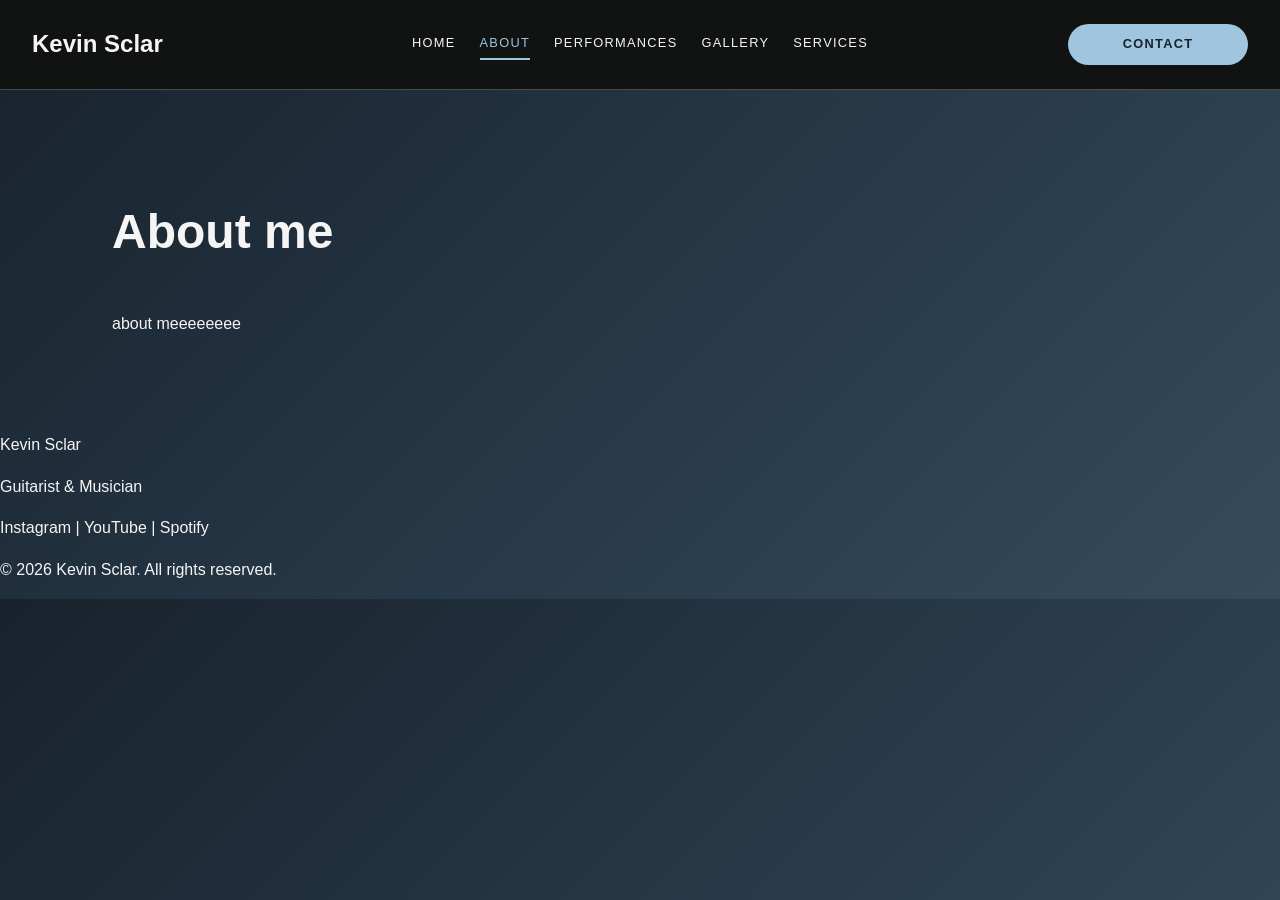
==== about.html @ f90fb059 "Add responsive navigation across all pages" ====
<!DOCTYPE html>
<html lang="en">

<head>
    <meta charset="UTF-8">
    <meta name="viewport" content="width=device-width, initial-scale=1.0">
    <link rel="stylesheet" href="styles.css">
    <title>About | Kevin Sclar</title>
</head>

<body>

<header class="site-header">

    <a href="about.html" class="logo">Kevin Sclar</a>

    <nav aria-label="Main navigation">
    <ul class="nav-links">
        <li><a href="index.html">Home</a></li>
        <li><a href="about.html" aria-current="page">About</a></li>
        <li><a href="performances.html">Performances</a></li>
        <li><a href="gallery.html">Gallery</a></li>
        <li><a href="services.html">Services</a></li>
    </ul>
</nav>

    <a href="contact.html" class="contact-btn">Contact</a>

</header>

<main>

    <section id="performances">
        <h1>About me</h1>

        <p>
            about meeeeeeee
        </p>
    </section>

</main>

<footer>
    <p>Kevin Sclar</p>
    <p>Guitarist &amp; Musician</p>
    <p>Instagram | YouTube | Spotify</p>
    <p>&copy; 2026 Kevin Sclar. All rights reserved.</p>
</footer>

</body>


</html>
---- styles.css ----
/* Color Palette */
:root {
    --ink: #f5f5f5;
    --blue-grey-dark: #18222c;
    --blue-grey-mid: #263746;
    --blue-grey-light: #354b5c;
    --accent: #9fc5df;
}

/* Reset */
* {
    box-sizing: border-box;
}

/* Page Styles */
body {
    margin: 0;

    background-image: linear-gradient(
        135deg,
        var(--blue-grey-dark) 0%,
        var(--blue-grey-mid) 50%,
        var(--blue-grey-light) 100%
    );

    color: var(--ink);

    font-family: Arial, Helvetica, sans-serif;
    font-size: 1rem;
    line-height: 1.6;
}

/* Typography */
h1 {
    font-size: 3rem;
}

h2 {
    font-size: 2rem;
}

h3 {
    font-size: 1.5rem;
}

p {
    margin-bottom: 1rem;
}

/* Main */
main {
    max-width: 70rem;
    margin: 0 auto;
    padding: 2rem;
}

/* Sections */
section {
    padding: 2rem 0;
}

/* Intro */
#intro {
    padding-top: 4rem;
    padding-bottom: 4rem;
}

/* Header and Navigation */
.site-header {
    display: flex;
    flex-direction: column;
    align-items: center;
    gap: 1.25rem;

    width: 100%;
    margin: 0;
    padding: 1.5rem 2rem;

    background-color: #111313;
    border-bottom: 1px solid #4a4a4a;
}

/* Logo */
.logo {
    color: var(--ink);
    font-size: 1.5rem;
    font-weight: bold;
    text-decoration: none;
    white-space: nowrap;
}

/* Navigation Links */
.nav-links {
    display: flex;
    justify-content: center;
    flex-wrap: wrap;
    gap: 1.5rem;

    margin: 0;
    padding: 0;
    list-style: none;
}

.nav-links a {
    display: inline-block;
    padding: 0.25rem 0;

    color: var(--ink);
    font-size: 0.8rem;
    text-decoration: none;
    text-transform: uppercase;
    letter-spacing: 0.08rem;

    border-bottom: 2px solid transparent;

    transition: color 0.2s ease,
                border-color 0.2s ease;
}

/* Navigation Hover and Active Page */
.nav-links a:hover,
.nav-links a:focus-visible,
.nav-links a[aria-current="page"] {
    color: var(--accent);
    border-bottom-color: var(--accent);
}

/* Contact Button */
.contact-btn {
    display: inline-block;
    padding: 0.65rem 1.5rem;

    background-color: var(--accent);
    color: var(--blue-grey-dark);
    border-radius: 2rem;

    font-size: 0.8rem;
    font-weight: bold;
    text-decoration: none;
    text-transform: uppercase;
    letter-spacing: 0.08rem;
    white-space: nowrap;

    transition: background-color 0.2s ease,
                transform 0.2s ease;
}

.contact-btn:hover {
    background-color: #c5e0f2;
    transform: translateY(-2px);
}

/* Keyboard Accessibility */
.logo:focus-visible,
.contact-btn:focus-visible {
    outline: 3px solid var(--accent);
    outline-offset: 4px;
}

/* Desktop Navigation */
@media (min-width: 1000px) {
    .site-header {
        flex-direction: row;
        justify-content: space-between;
        align-items: center;
    }

    .logo,
    .contact-btn {
        flex: 0 0 180px;
    }

    .site-header nav {
        margin: 0;
    }

    .contact-btn {
        text-align: center;
    }
}

/* Contact Form */
#contact form {
    display: grid;
    gap: 1rem;
}

#contact label {
    display: block;
    margin-bottom: 0.25rem;
}

#contact input:not([type="radio"]),
#contact select,
#contact textarea {
    width: 100%;
    padding: 0.75rem;
    border: 1px solid var(--blue-grey-light);
    border-radius: 0.5rem;
    font: inherit;
}

#contact textarea {
    min-height: 8rem;
    resize: vertical;
}

#contact fieldset {
    border: 1px solid var(--accent);
    border-radius: 0.5rem;
    padding: 1rem;
}

#contact fieldset label {
    display: inline;
    margin-right: 1rem;
}

/* Contact Form Button */
#contact button {
    padding: 0.75rem 1.5rem;
    border: none;
    border-radius: 0.5rem;

    background-color: var(--accent);
    color: #111313;

    font: inherit;
    cursor: pointer;

    transition: background-color 0.2s ease,
                transform 0.2s ease;
}

/* Button Hover */
#contact button:hover {
    background-color: #c5e0f2;
    transform: translateY(-2px);
}

/* Keyboard Focus */
#contact input:focus-visible,
#contact select:focus-visible,
#contact textarea:focus-visible,
#contact button:focus-visible {
    outline: 3px solid var(--accent);
    outline-offset: 3px;
}

/* Mobile Adjustments */
@media (max-width: 599px) {
    main {
        padding: 1.25rem;
    }

    .site-header {
        margin: 0.5rem;
        padding: 1.25rem;
    }

    .nav-links {
        gap: 0.75rem 1.25rem;
    }

    h1 {
        font-size: 2.25rem;
    }

    h2 {
        font-size: 1.75rem;
    }
}
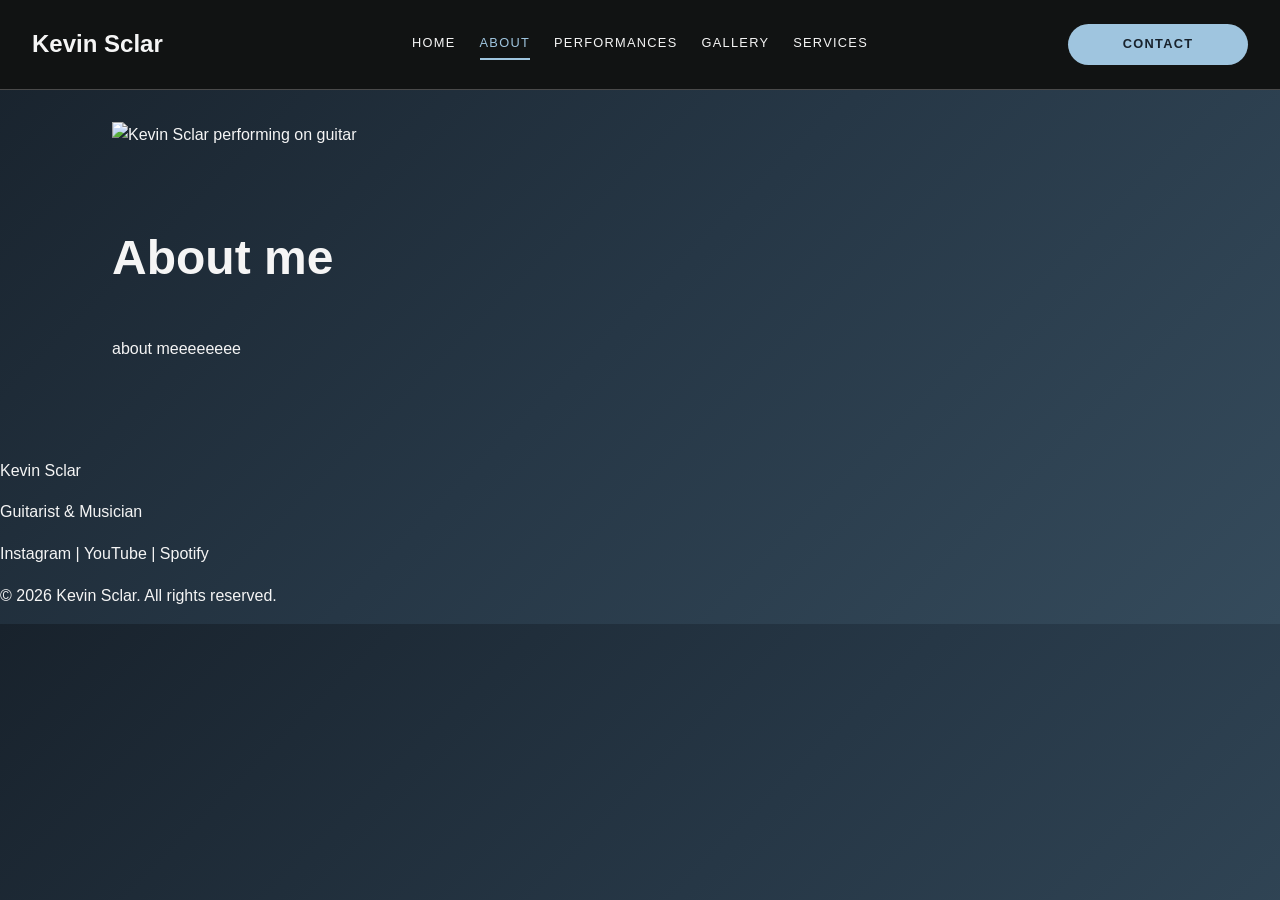
==== commit 685646fe: "Update homepage and performances layout" ====
--- a/about.html
+++ b/about.html
@@ -29,6 +29,10 @@
 </header>
 
 <main>
+    <div class="about-hero">
+        <img src="images/battle2.jpg"
+             alt="Kevin Sclar performing on guitar">
+    </div>
 
     <section id="performances">
         <h1>About me</h1>
--- a/styles.css
+++ b/styles.css
@@ -1,5 +1,8 @@
 
-/* Color Palette */
+/* ========================================
+   COLOR PALETTE
+======================================== */
+
 :root {
     --ink: #f5f5f5;
     --blue-grey-dark: #18222c;
@@ -8,12 +11,20 @@
     --accent: #9fc5df;
 }
 
-/* Reset */
+
+/* ========================================
+   RESET
+======================================== */
+
 * {
     box-sizing: border-box;
 }
 
-/* Page Styles */
+
+/* ========================================
+   PAGE STYLES
+======================================== */
+
 body {
     margin: 0;
 
@@ -31,13 +42,17 @@
     line-height: 1.6;
 }
 
-/* Typography */
+
+/* ========================================
+   TYPOGRAPHY
+======================================== */
+
 h1 {
-    font-size: 3rem;
+    font-size: clamp(2.25rem, 4vw, 3rem);
 }
 
 h2 {
-    font-size: 2rem;
+    font-size: clamp(1.75rem, 3vw, 2rem);
 }
 
 h3 {
@@ -48,25 +63,31 @@
     margin-bottom: 1rem;
 }
 
-/* Main */
+
+/* ========================================
+   MAIN CONTENT
+======================================== */
+
 main {
     max-width: 70rem;
     margin: 0 auto;
     padding: 2rem;
 }
 
-/* Sections */
 section {
     padding: 2rem 0;
 }
 
-/* Intro */
 #intro {
     padding-top: 4rem;
     padding-bottom: 4rem;
 }
 
-/* Header and Navigation */
+
+/* ========================================
+   HEADER AND NAVIGATION
+======================================== */
+
 .site-header {
     display: flex;
     flex-direction: column;
@@ -81,7 +102,9 @@
     border-bottom: 1px solid #4a4a4a;
 }
 
+
 /* Logo */
+
 .logo {
     color: var(--ink);
     font-size: 1.5rem;
@@ -90,7 +113,9 @@
     white-space: nowrap;
 }
 
+
 /* Navigation Links */
+
 .nav-links {
     display: flex;
     justify-content: center;
@@ -118,7 +143,9 @@
                 border-color 0.2s ease;
 }
 
+
 /* Navigation Hover and Active Page */
+
 .nav-links a:hover,
 .nav-links a:focus-visible,
 .nav-links a[aria-current="page"] {
@@ -126,7 +153,9 @@
     border-bottom-color: var(--accent);
 }
 
+
 /* Contact Button */
+
 .contact-btn {
     display: inline-block;
     padding: 0.65rem 1.5rem;
@@ -151,15 +180,28 @@
     transform: translateY(-2px);
 }
 
+.contact-btn[aria-current="page"] {
+    background-color: #c5e0f2;
+    outline: 2px solid var(--ink);
+    outline-offset: 3px;
+}
+
+
 /* Keyboard Accessibility */
+
 .logo:focus-visible,
 .contact-btn:focus-visible {
     outline: 3px solid var(--accent);
     outline-offset: 4px;
 }
 
-/* Desktop Navigation */
+
+/* ========================================
+   DESKTOP NAVIGATION
+======================================== */
+
 @media (min-width: 1000px) {
+
     .site-header {
         flex-direction: row;
         justify-content: space-between;
@@ -180,7 +222,11 @@
     }
 }
 
-/* Contact Form */
+
+/* ========================================
+   CONTACT FORM
+======================================== */
+
 #contact form {
     display: grid;
     gap: 1rem;
@@ -217,7 +263,9 @@
     margin-right: 1rem;
 }
 
+
 /* Contact Form Button */
+
 #contact button {
     padding: 0.75rem 1.5rem;
     border: none;
@@ -233,13 +281,14 @@
                 transform 0.2s ease;
 }
 
-/* Button Hover */
 #contact button:hover {
     background-color: #c5e0f2;
     transform: translateY(-2px);
 }
 
+
 /* Keyboard Focus */
+
 #contact input:focus-visible,
 #contact select:focus-visible,
 #contact textarea:focus-visible,
@@ -248,14 +297,153 @@
     outline-offset: 3px;
 }
 
-/* Mobile Adjustments */
+
+/* ========================================
+   GALLERY PAGE
+======================================== */
+
+/* Featured Slideshow */
+
+.slideshow {
+    position: relative;
+    width: 100%;
+    max-width: 1000px;
+    margin: 2rem auto;
+    overflow: hidden;
+    border-radius: 1rem;
+    background-color: var(--blue-grey-dark);
+}
+
+
+/* Slideshow Image Container */
+
+.slides {
+    position: relative;
+    aspect-ratio: 16 / 9;
+}
+
+
+/* Hide All Slideshow Images by Default */
+
+.slides img {
+    display: none;
+    width: 100%;
+    height: 100%;
+    object-fit: cover;
+}
+
+
+/* Display the Active Slide */
+
+.slides img.active {
+    display: block;
+}
+
+
+/* Slideshow Navigation Buttons */
+
+.slide-prev,
+.slide-next {
+    position: absolute;
+    top: 50%;
+    transform: translateY(-50%);
+
+    display: flex;
+    align-items: center;
+    justify-content: center;
+
+    width: 3rem;
+    height: 3rem;
+
+    border: none;
+    border-radius: 50%;
+
+    background-color: rgba(0, 0, 0, 0.6);
+    color: var(--ink);
+
+    font-size: 1.5rem;
+    cursor: pointer;
+
+    transition: background-color 0.2s ease;
+}
+
+
+/* Position Navigation Arrows */
+
+.slide-prev {
+    left: 1rem;
+}
+
+.slide-next {
+    right: 1rem;
+}
+
+
+/* Navigation Button Hover */
+
+.slide-prev:hover,
+.slide-next:hover {
+    background-color: rgba(0, 0, 0, 0.85);
+}
+
+
+/* Keyboard Focus Accessibility */
+
+.slide-prev:focus-visible,
+.slide-next:focus-visible {
+    outline: 3px solid var(--accent);
+    outline-offset: 3px;
+}
+
+
+/* ========================================
+   RESPONSIVE PHOTO GRID
+======================================== */
+
+.gallery-grid {
+    display: grid;
+    grid-template-columns: repeat(
+        auto-fit,
+        minmax(min(100%, 250px), 1fr)
+    );
+
+    gap: 1.5rem;
+    width: 100%;
+}
+
+
+/* Gallery Images */
+
+.gallery-grid img {
+    display: block;
+    width: 100%;
+    aspect-ratio: 4 / 3;
+    object-fit: cover;
+    border-radius: 0.5rem;
+
+    transition: transform 0.3s ease;
+}
+
+
+/* Subtle Hover Effect */
+
+.gallery-grid img:hover {
+    transform: scale(1.02);
+}
+
+
+/* ========================================
+   MOBILE ADJUSTMENTS
+======================================== */
+
 @media (max-width: 599px) {
+
     main {
         padding: 1.25rem;
     }
 
     .site-header {
-        margin: 0.5rem;
+        margin: 0;
         padding: 1.25rem;
     }
 
@@ -263,11 +451,268 @@
         gap: 0.75rem 1.25rem;
     }
 
-    h1 {
-        font-size: 2.25rem;
-    }
-
-    h2 {
-        font-size: 1.75rem;
-    }
-}
+    .slideshow {
+        border-radius: 0.5rem;
+    }
+
+    .slide-prev,
+    .slide-next {
+        width: 2.25rem;
+        height: 2.25rem;
+        font-size: 1.125rem;
+    }
+
+    .slide-prev {
+        left: 0.5rem;
+    }
+
+    .slide-next {
+        right: 0.5rem;
+    }
+
+    .gallery-grid {
+        gap: 1rem;
+    }
+}
+
+
+/* ========================================
+   REDUCED MOTION ACCESSIBILITY
+======================================== */
+
+@media (prefers-reduced-motion: reduce) {
+
+    .nav-links a,
+    .contact-btn,
+    #contact button,
+    .slide-prev,
+    .slide-next,
+    .gallery-grid img {
+        transition: none;
+    }
+
+    .contact-btn:hover,
+    #contact button:hover,
+    .gallery-grid img:hover {
+        transform: none;
+    }
+}
+
+
+/* Clickable Gallery Images */
+.gallery-image {
+    padding: 0;
+    border: none;
+    background: transparent;
+    cursor: zoom-in;
+}
+
+.gallery-image:focus-visible {
+    outline: 3px solid var(--accent);
+    outline-offset: 3px;
+}
+
+/* Enlarged Image */
+.lightbox {
+    position: relative;
+    padding: 0;
+    border: none;
+    border-radius: 0.5rem;
+    background: transparent;
+    max-width: 95vw;
+    max-height: 95vh;
+}
+
+.lightbox::backdrop {
+    background: rgba(0, 0, 0, 0.9);
+}
+
+.lightbox img {
+    display: block;
+    max-width: 90vw;
+    max-height: 90vh;
+    width: auto;
+    height: auto;
+    object-fit: contain;
+}
+
+.lightbox-close {
+    position: absolute;
+    top: 0.5rem;
+    right: 0.5rem;
+    width: 2.5rem;
+    height: 2.5rem;
+    border: none;
+    border-radius: 50%;
+    background: rgba(0, 0, 0, 0.75);
+    color: white;
+    font-size: 1.5rem;
+    cursor: pointer;
+}
+
+.lightbox-close:focus-visible {
+    outline: 3px solid var(--accent);
+    outline-offset: 3px;
+}
+
+
+/* ========================================
+   PERFORMANCES PAGE
+======================================== */
+
+/* Featured Performance */
+
+.featured-video {
+    width: 100%;
+    max-width: 900px;
+    margin: 2rem auto 3rem;
+}
+
+.featured-video iframe {
+    display: block;
+    width: 100%;
+    aspect-ratio: 16 / 9;
+    border: none;
+    border-radius: 0.75rem;
+}
+
+
+/* Responsive Video Grid */
+
+.video-grid {
+    display: grid;
+    grid-template-columns: repeat(
+        auto-fit,
+        minmax(min(100%, 220px), 1fr)
+    );
+    gap: 1.5rem;
+}
+
+
+/* YouTube Shorts */
+
+.video-grid iframe {
+    display: block;
+    width: 100%;
+    aspect-ratio: 9 / 16;
+    border: none;
+    border-radius: 0.75rem;
+}
+
+
+/* ========================================
+   HOME PAGE
+======================================== */
+
+/* Hero Section */
+
+#intro.home-hero {
+    position: relative;
+    height: 350px;
+    padding: 0;
+    display: flex;
+    align-items: center;
+    justify-content: center;
+    overflow: hidden;
+    border-radius: 0.75rem;
+}
+
+.hero-image {
+    position: absolute;
+    inset: 0;
+    width: 100%;
+    height: 100%;
+    object-fit: cover;
+    object-position: center;
+}
+
+/* Dark Overlay */
+
+.home-hero::after {
+    content: "";
+    position: absolute;
+    inset: 0;
+    background: rgba(0, 0, 0, 0.5);
+}
+
+/* Hero Text */
+
+.hero-content {
+    position: relative;
+    z-index: 1;
+    padding: 1.5rem;
+    text-align: center;
+    color: white;
+}
+
+.hero-content h1 {
+    font-size: clamp(2rem, 5vw, 4rem);
+    margin: 0;
+}
+
+.hero-subtitle {
+    font-size: clamp(1rem, 2vw, 1.5rem);
+}
+
+/* Booking Button */
+
+.hero-button {
+    display: inline-block;
+    padding: 0.75rem 1.75rem;
+    margin-top: 0.5rem;
+    background-color: var(--accent);
+    color: var(--blue-grey-dark);
+    border-radius: 0.5rem;
+    font-weight: bold;
+    text-decoration: none;
+}
+
+.hero-button:hover,
+.hero-button:focus-visible {
+    background-color: white;
+}
+
+/* Services Grid */
+
+.services-grid {
+    display: grid;
+    grid-template-columns: repeat(
+        auto-fit,
+        minmax(min(100%, 250px), 1fr)
+    );
+    gap: 1.5rem;
+    margin: 2rem 0;
+}
+
+.service-card {
+    padding: 1.5rem;
+    background-color: var(--blue-grey-mid);
+    border: 1px solid var(--blue-grey-light);
+    border-radius: 0.75rem;
+}
+
+.service-card h3 {
+    margin-top: 0;
+}
+
+/* Section Links */
+
+.section-link {
+    color: var(--accent);
+    font-weight: bold;
+    text-decoration: none;
+}
+
+.section-link:hover,
+.section-link:focus-visible {
+    text-decoration: underline;
+}
+
+/* Mobile Hero */
+
+@media (max-width: 599px) {
+    #intro.home-hero {
+        height: auto;
+        min-height: 400px;
+    }
+}
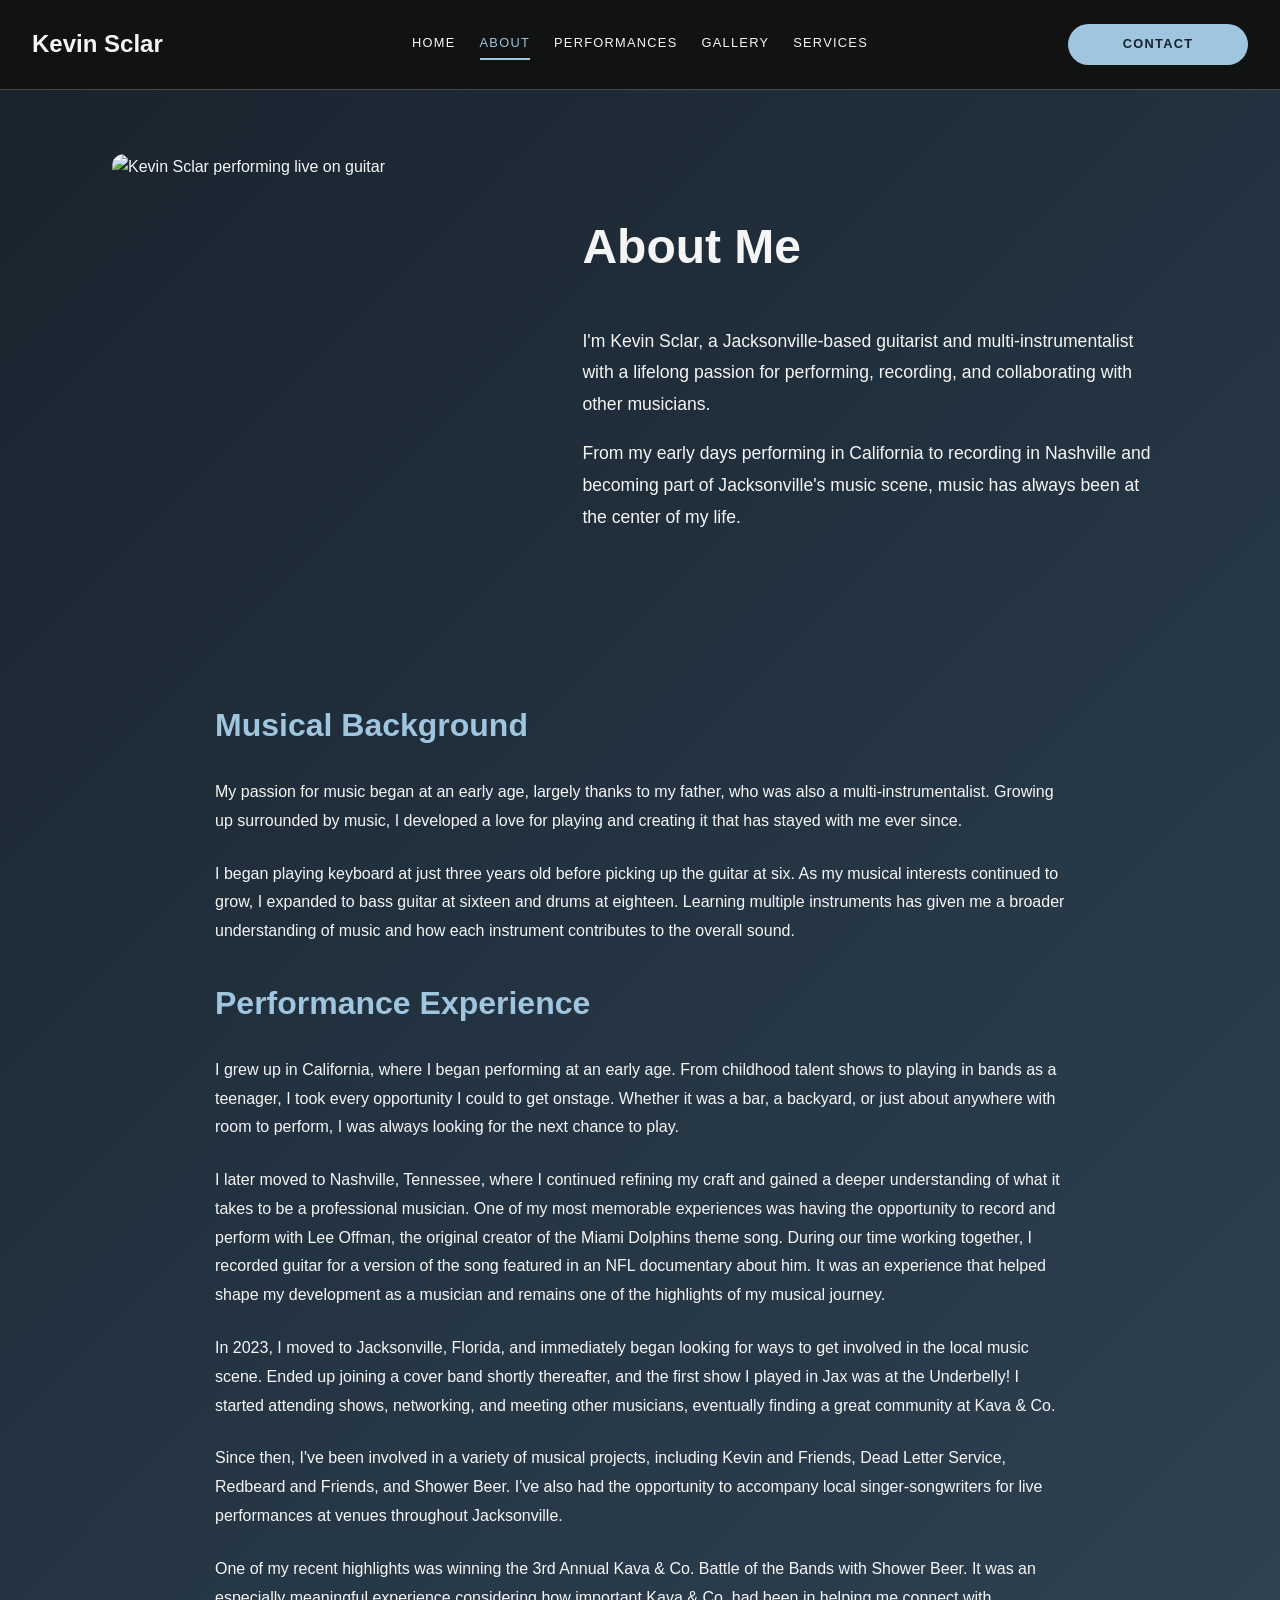
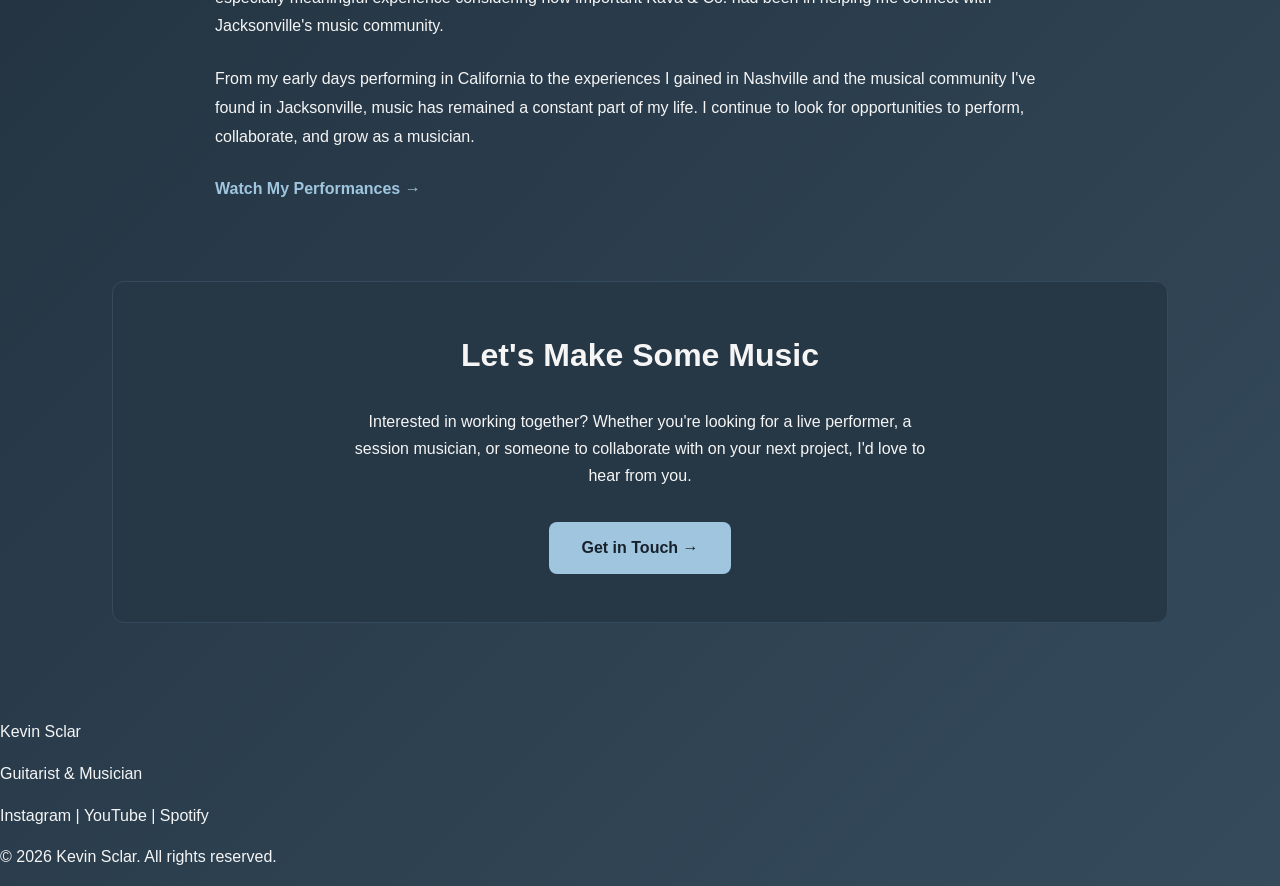
==== commit 38089772: "Complete Milestone 2 responsive website" ====
--- a/about.html
+++ b/about.html
@@ -1,10 +1,12 @@
+
+
 <!DOCTYPE html>
 <html lang="en">
 
 <head>
     <meta charset="UTF-8">
     <meta name="viewport" content="width=device-width, initial-scale=1.0">
-    <link rel="stylesheet" href="styles.css">
+    <link rel="stylesheet" href="css/styles.css">
     <title>About | Kevin Sclar</title>
 </head>
 
@@ -12,34 +14,167 @@
 
 <header class="site-header">
 
-    <a href="about.html" class="logo">Kevin Sclar</a>
+    <a href="index.html" class="logo">Kevin Sclar</a>
 
     <nav aria-label="Main navigation">
-    <ul class="nav-links">
-        <li><a href="index.html">Home</a></li>
-        <li><a href="about.html" aria-current="page">About</a></li>
-        <li><a href="performances.html">Performances</a></li>
-        <li><a href="gallery.html">Gallery</a></li>
-        <li><a href="services.html">Services</a></li>
-    </ul>
-</nav>
+        <ul class="nav-links">
+            <li><a href="index.html">Home</a></li>
+            <li><a href="about.html" aria-current="page">About</a></li>
+            <li><a href="performances.html">Performances</a></li>
+            <li><a href="gallery.html">Gallery</a></li>
+            <li><a href="services.html">Services</a></li>
+        </ul>
+    </nav>
 
     <a href="contact.html" class="contact-btn">Contact</a>
 
 </header>
 
 <main>
-    <div class="about-hero">
-        <img src="images/battle2.jpg"
-             alt="Kevin Sclar performing on guitar">
-    </div>
 
-    <section id="performances">
-        <h1>About me</h1>
+    <!-- ABOUT INTRO -->
+
+    <section id="about-intro">
+
+        <img
+            src="images/battle2.jpg"
+            alt="Kevin Sclar performing live on guitar"
+            class="about-image">
+
+        <div class="about-intro-text">
+
+            <h1>About Me</h1>
+
+            <p>
+                I'm Kevin Sclar, a Jacksonville-based guitarist
+                and multi-instrumentalist with a lifelong passion
+                for performing, recording, and collaborating
+                with other musicians.
+            </p>
+
+            <p>
+                From my early days performing in California
+                to recording in Nashville and becoming part
+                of Jacksonville's music scene, music has
+                always been at the center of my life.
+            </p>
+
+        </div>
+
+    </section>
+
+    <!-- FULL BIOGRAPHY -->
+
+    <article id="about-bio">
+
+        <h2>Musical Background</h2>
 
         <p>
-            about meeeeeeee
+            My passion for music began at an early age, largely
+            thanks to my father, who was also a multi-instrumentalist.
+            Growing up surrounded by music, I developed a love
+            for playing and creating it that has stayed with me
+            ever since.
         </p>
+
+        <p>
+            I began playing keyboard at just three years old
+            before picking up the guitar at six. As my musical
+            interests continued to grow, I expanded to bass
+            guitar at sixteen and drums at eighteen. Learning
+            multiple instruments has given me a broader
+            understanding of music and how each instrument
+            contributes to the overall sound.
+        </p>
+
+        <h2>Performance Experience</h2>
+
+        <p>
+            I grew up in California, where I began performing
+            at an early age. From childhood talent shows to
+            playing in bands as a teenager, I took every
+            opportunity I could to get onstage. Whether it
+            was a bar, a backyard, or just about anywhere
+            with room to perform, I was always looking for
+            the next chance to play.
+        </p>
+
+        <p>
+            I later moved to Nashville, Tennessee, where I
+            continued refining my craft and gained a deeper
+            understanding of what it takes to be a professional
+            musician. One of my most memorable experiences
+            was having the opportunity to record and perform
+            with Lee Offman, the original creator of the
+            Miami Dolphins theme song. During our time working
+            together, I recorded guitar for a version of the
+            song featured in an NFL documentary about him.
+            It was an experience that helped shape my development
+            as a musician and remains one of the highlights
+            of my musical journey.
+        </p>
+
+        <p>
+            In 2023, I moved to Jacksonville, Florida, and
+            immediately began looking for ways to get involved
+            in the local music scene. Ended up joining a cover band shortly thereafter, and 
+            the first show I played in Jax was at the Underbelly! 
+            I started attending shows,
+            networking, and meeting other musicians, eventually
+            finding a great community at Kava &amp; Co.
+            
+        </p>
+
+        <p>
+            Since then, I've been involved in a variety of
+            musical projects, including Kevin and Friends,
+            Dead Letter Service, Redbeard and Friends, and
+            Shower Beer. I've also had the opportunity to
+            accompany local singer-songwriters for live
+            performances at venues throughout Jacksonville.
+        </p>
+
+        <p>
+            One of my recent highlights was winning the
+            3rd Annual Kava &amp; Co. Battle of the Bands
+            with Shower Beer. It was an especially meaningful
+            experience considering how important Kava &amp; Co.
+            had been in helping me connect with Jacksonville's
+            music community.
+        </p>
+
+        <p>
+            From my early days performing in California to
+            the experiences I gained in Nashville and the
+            musical community I've found in Jacksonville,
+            music has remained a constant part of my life.
+            I continue to look for opportunities to perform,
+            collaborate, and grow as a musician.
+        </p>
+
+        <a href="performances.html" class="section-link">
+            Watch My Performances &rarr;
+        </a>
+
+    </article>
+
+    <!-- BOOKING SECTION -->
+
+    <section id="about-contact">
+
+        <h2>Let's Make Some Music</h2>
+
+        <p>
+            Interested in working together? Whether you're looking
+            for a live performer, a session musician, or someone
+            to collaborate with on your next project, I'd love
+            to hear from you.
+        </p>
+
+        <a href="contact.html" class="booking-btn">
+            Get in Touch &rarr;
+        </a>
+
     </section>
 
 </main>
@@ -53,5 +188,4 @@
 
 </body>
 
-
-</html>+</html>
--- a/css/styles.css
+++ b/css/styles.css
@@ -0,0 +1,801 @@
+
+/* ----------------------------------------
+   COLOR PALETTE
+---------------------------------------- */
+
+:root {
+    --ink: #f5f5f5;
+    --blue-grey-dark: #18222c;
+    --blue-grey-mid: #263746;
+    --blue-grey-light: #354b5c;
+    --accent: #9fc5df;
+}
+
+/* ----------------------------------------
+   RESET
+---------------------------------------- */
+
+* {
+    box-sizing: border-box;
+}
+
+/* ----------------------------------------
+   PAGE STYLES
+---------------------------------------- */
+
+body {
+    margin: 0;
+
+    background-image: linear-gradient(
+        135deg,
+        var(--blue-grey-dark) 0%,
+        var(--blue-grey-mid) 50%,
+        var(--blue-grey-light) 100%
+    );
+
+    color: var(--ink);
+
+    font-family: Arial, Helvetica, sans-serif;
+    font-size: 1rem;
+    line-height: 1.6;
+}
+
+/* ----------------------------------------
+   TYPOGRAPHY
+---------------------------------------- */
+
+h1 {
+    font-size: clamp(2.25rem, 4vw, 3rem);
+}
+
+h2 {
+    font-size: clamp(1.75rem, 3vw, 2rem);
+}
+
+h3 {
+    font-size: 1.5rem;
+}
+
+p {
+    margin-bottom: 1rem;
+}
+
+/* ----------------------------------------
+   MAIN CONTENT
+---------------------------------------- */
+
+main {
+    max-width: 70rem;
+    margin: 0 auto;
+    padding: 1.25rem;
+}
+
+section {
+    padding: 2rem 0;
+}
+
+#intro {
+    padding-top: 4rem;
+    padding-bottom: 4rem;
+}
+
+/* ----------------------------------------
+   HEADER AND NAVIGATION
+---------------------------------------- */
+
+.site-header {
+    display: flex;
+    flex-direction: column;
+    align-items: center;
+    gap: 1.25rem;
+
+    width: 100%;
+    margin: 0;
+    padding: 1.25rem;
+
+    background-color: #111313;
+    border-bottom: 1px solid #4a4a4a;
+}
+
+/* Logo */
+
+.logo {
+    color: var(--ink);
+    font-size: 1.5rem;
+    font-weight: bold;
+    text-decoration: none;
+    white-space: nowrap;
+}
+
+/* Navigation Links */
+
+.nav-links {
+    display: flex;
+    justify-content: center;
+    flex-wrap: wrap;
+    gap: 0.75rem 1.25rem;
+
+    margin: 0;
+    padding: 0;
+    list-style: none;
+}
+
+.nav-links a {
+    display: inline-block;
+    padding: 0.25rem 0;
+
+    color: var(--ink);
+    font-size: 0.8rem;
+    text-decoration: none;
+    text-transform: uppercase;
+    letter-spacing: 0.08rem;
+
+    border-bottom: 2px solid transparent;
+
+    transition: color 0.2s ease,
+                border-color 0.2s ease;
+}
+
+/* Navigation Hover and Active Page */
+
+.nav-links a:hover,
+.nav-links a:focus-visible,
+.nav-links a[aria-current="page"] {
+    color: var(--accent);
+    border-bottom-color: var(--accent);
+}
+
+/* Contact Button */
+
+.contact-btn {
+    display: inline-block;
+    padding: 0.65rem 1.5rem;
+
+    background-color: var(--accent);
+    color: var(--blue-grey-dark);
+    border-radius: 2rem;
+
+    font-size: 0.8rem;
+    font-weight: bold;
+    text-decoration: none;
+    text-transform: uppercase;
+    letter-spacing: 0.08rem;
+    white-space: nowrap;
+
+    transition: background-color 0.2s ease,
+                transform 0.2s ease;
+}
+
+.contact-btn:hover {
+    background-color: #c5e0f2;
+    transform: translateY(-2px);
+}
+
+.contact-btn[aria-current="page"] {
+    background-color: #c5e0f2;
+    outline: 2px solid var(--ink);
+    outline-offset: 3px;
+}
+
+/* Keyboard Accessibility */
+
+.logo:focus-visible,
+.contact-btn:focus-visible {
+    outline: 3px solid var(--accent);
+    outline-offset: 4px;
+}
+
+/* ----------------------------------------
+   DESKTOP NAVIGATION
+---------------------------------------- */
+
+@media (min-width: 1000px) {
+
+    .site-header {
+        flex-direction: row;
+        justify-content: space-between;
+        align-items: center;
+    }
+
+    .logo,
+    .contact-btn {
+        flex: 0 0 180px;
+    }
+
+    .site-header nav {
+        margin: 0;
+    }
+
+    .contact-btn {
+        text-align: center;
+    }
+}
+
+/* ----------------------------------------
+   CONTACT FORM
+---------------------------------------- */
+
+#contact form {
+    display: grid;
+    gap: 1rem;
+}
+
+#contact label {
+    display: block;
+    margin-bottom: 0.25rem;
+}
+
+#contact input:not([type="radio"]),
+#contact select,
+#contact textarea {
+    width: 100%;
+    padding: 0.75rem;
+    border: 1px solid var(--blue-grey-light);
+    border-radius: 0.5rem;
+    font: inherit;
+}
+
+#contact textarea {
+    min-height: 8rem;
+    resize: vertical;
+}
+
+#contact fieldset {
+    border: 1px solid var(--accent);
+    border-radius: 0.5rem;
+    padding: 1rem;
+}
+
+#contact fieldset label {
+    display: inline;
+    margin-right: 1rem;
+}
+
+/* Contact Form Button */
+
+#contact button {
+    padding: 0.75rem 1.5rem;
+    border: none;
+    border-radius: 0.5rem;
+
+    background-color: var(--accent);
+    color: #111313;
+
+    font: inherit;
+    cursor: pointer;
+
+    transition: background-color 0.2s ease,
+                transform 0.2s ease;
+}
+
+#contact button:hover {
+    background-color: #c5e0f2;
+    transform: translateY(-2px);
+}
+
+/* Keyboard Focus */
+
+#contact input:focus-visible,
+#contact select:focus-visible,
+#contact textarea:focus-visible,
+#contact button:focus-visible {
+    outline: 3px solid var(--accent);
+    outline-offset: 3px;
+}
+
+/* ----------------------------------------
+   GALLERY PAGE
+---------------------------------------- */
+
+/* Featured Slideshow */
+
+.slideshow {
+    position: relative;
+    width: 100%;
+    max-width: 1000px;
+    margin: 2rem auto;
+    overflow: hidden;
+    border-radius: 0.5rem;
+    background-color: var(--blue-grey-dark);
+}
+
+/* Slideshow Image Container */
+
+.slides {
+    position: relative;
+    aspect-ratio: 16 / 9;
+}
+
+/* Hide All Slideshow Images by Default */
+
+.slides img {
+    display: none;
+    width: 100%;
+    height: 100%;
+    object-fit: cover;
+}
+
+/* Display the Active Slide */
+
+.slides img.active {
+    display: block;
+}
+
+/* Slideshow Navigation Buttons */
+
+.slide-prev,
+.slide-next {
+    position: absolute;
+    top: 50%;
+    transform: translateY(-50%);
+
+    display: flex;
+    align-items: center;
+    justify-content: center;
+
+    width: 2.25rem;
+    height: 2.25rem;
+
+    border: none;
+    border-radius: 50%;
+
+    background-color: rgba(0, 0, 0, 0.6);
+    color: var(--ink);
+
+    font-size: 1.5rem;
+    cursor: pointer;
+
+    transition: background-color 0.2s ease;
+}
+
+/* Position Navigation Arrows */
+
+.slide-prev {
+    left: 0.5rem;
+}
+
+.slide-next {
+    right: 0.5rem;
+}
+
+/* Navigation Button Hover */
+
+.slide-prev:hover,
+.slide-next:hover {
+    background-color: rgba(0, 0, 0, 0.85);
+}
+
+/* Keyboard Focus Accessibility */
+
+.slide-prev:focus-visible,
+.slide-next:focus-visible {
+    outline: 3px solid var(--accent);
+    outline-offset: 3px;
+}
+
+/* ----------------------------------------
+   RESPONSIVE PHOTO GRID
+---------------------------------------- */
+
+.gallery-grid {
+    display: grid;
+    grid-template-columns: repeat(
+        auto-fit,
+        minmax(min(100%, 250px), 1fr)
+    );
+
+    gap: 1rem;
+    width: 100%;
+}
+
+/* Gallery Images */
+
+.gallery-grid img {
+    display: block;
+    width: 100%;
+    aspect-ratio: 4 / 3;
+    object-fit: cover;
+    border-radius: 0.5rem;
+
+    transition: transform 0.3s ease;
+}
+
+/* Subtle Hover Effect */
+
+.gallery-grid img:hover {
+    transform: scale(1.02);
+}
+
+/* ----------------------------------------
+   TABLET AND DESKTOP ADJUSTMENTS
+---------------------------------------- */
+
+@media (min-width: 600px) {
+    main { padding: 2rem; }
+    .site-header { padding: 1.5rem 2rem; }
+    .nav-links { gap: 1.5rem; }
+    .slideshow { border-radius: 1rem; }
+    .slide-prev, .slide-next {
+        width: 3rem;
+        height: 3rem;
+        font-size: 1.5rem;
+    }
+    .slide-prev { left: 1rem; }
+    .slide-next { right: 1rem; }
+    .gallery-grid { gap: 1.5rem; }
+}
+
+/* ----------------------------------------
+   REDUCED MOTION ACCESSIBILITY
+---------------------------------------- */
+
+@media (prefers-reduced-motion: reduce) {
+
+    .nav-links a,
+    .contact-btn,
+    #contact button,
+    .slide-prev,
+    .slide-next,
+    .gallery-grid img,
+    .booking-btn,
+    .hero-button {
+        transition: none;
+    }
+
+    .contact-btn:hover,
+    #contact button:hover,
+    .gallery-grid img:hover,
+    .booking-btn:hover {
+        transform: none;
+    }
+}
+
+/* Clickable Gallery Images */
+.gallery-image {
+    padding: 0;
+    border: none;
+    background: transparent;
+    cursor: zoom-in;
+}
+
+.gallery-image:focus-visible {
+    outline: 3px solid var(--accent);
+    outline-offset: 3px;
+}
+
+/* Enlarged Image */
+.lightbox {
+    position: relative;
+    padding: 0;
+    border: none;
+    border-radius: 0.5rem;
+    background: transparent;
+    max-width: 95vw;
+    max-height: 95vh;
+}
+
+.lightbox::backdrop {
+    background: rgba(0, 0, 0, 0.9);
+}
+
+.lightbox img {
+    display: block;
+    max-width: 90vw;
+    max-height: 90vh;
+    width: auto;
+    height: auto;
+    object-fit: contain;
+}
+
+.lightbox-close {
+    position: absolute;
+    top: 0.5rem;
+    right: 0.5rem;
+    width: 2.5rem;
+    height: 2.5rem;
+    border: none;
+    border-radius: 50%;
+    background: rgba(0, 0, 0, 0.75);
+    color: white;
+    font-size: 1.5rem;
+    cursor: pointer;
+}
+
+.lightbox-close:focus-visible {
+    outline: 3px solid var(--accent);
+    outline-offset: 3px;
+}
+
+/* ----------------------------------------
+   PERFORMANCES PAGE
+---------------------------------------- */
+
+/* Featured Performance */
+
+.featured-video {
+    width: 100%;
+    max-width: 900px;
+    margin: 2rem auto 3rem;
+}
+
+.featured-video iframe {
+    display: block;
+    width: 100%;
+    aspect-ratio: 16 / 9;
+    border: none;
+    border-radius: 0.75rem;
+}
+
+/* Responsive Video Grid */
+
+.video-grid {
+    display: grid;
+    grid-template-columns: repeat(
+        auto-fit,
+        minmax(min(100%, 220px), 1fr)
+    );
+    gap: 1.5rem;
+}
+
+/* YouTube Shorts */
+
+.video-grid iframe {
+    display: block;
+    width: 100%;
+    aspect-ratio: 9 / 16;
+    border: none;
+    border-radius: 0.75rem;
+}
+
+/* ----------------------------------------
+   HOME PAGE
+---------------------------------------- */
+
+/* Hero Section */
+
+#intro.home-hero {
+    position: relative;
+    height: auto;
+    min-height: 400px;
+    padding: 0;
+    display: flex;
+    align-items: center;
+    justify-content: center;
+    overflow: hidden;
+    border-radius: 0.75rem;
+}
+
+.hero-image {
+    position: absolute;
+    inset: 0;
+    width: 100%;
+    height: 100%;
+    object-fit: cover;
+    object-position: center;
+}
+
+/* Dark Overlay */
+
+.home-hero::after {
+    content: "";
+    position: absolute;
+    inset: 0;
+    background: rgba(0, 0, 0, 0.5);
+}
+
+/* Hero Text */
+
+.hero-content {
+    position: relative;
+    z-index: 1;
+    padding: 1.5rem;
+    text-align: center;
+    color: white;
+}
+
+.hero-content h1 {
+    font-size: clamp(2rem, 5vw, 4rem);
+    margin: 0;
+}
+
+.hero-subtitle {
+    font-size: clamp(1rem, 2vw, 1.5rem);
+}
+
+/* Booking Button */
+
+.hero-button {
+    display: inline-block;
+    padding: 0.75rem 1.75rem;
+    margin-top: 0.5rem;
+    background-color: var(--accent);
+    color: var(--blue-grey-dark);
+    border-radius: 0.5rem;
+    font-weight: bold;
+    text-decoration: none;
+}
+
+.hero-button:hover,
+.hero-button:focus-visible {
+    background-color: white;
+}
+
+/* Services Grid */
+
+.services-grid {
+    display: grid;
+    grid-template-columns: repeat(
+        auto-fit,
+        minmax(min(100%, 250px), 1fr)
+    );
+    gap: 1.5rem;
+    margin: 2rem 0;
+}
+
+.service-card {
+    padding: 1.5rem;
+    background-color: var(--blue-grey-mid);
+    border: 1px solid var(--blue-grey-light);
+    border-radius: 0.75rem;
+}
+
+.service-card h3 {
+    margin-top: 0;
+}
+
+/* Section Links */
+
+.section-link {
+    color: var(--accent);
+    font-weight: bold;
+    text-decoration: none;
+}
+
+.section-link:hover,
+.section-link:focus-visible {
+    text-decoration: underline;
+}
+
+/* Wider Home Hero */
+
+@media (min-width: 600px) {
+    #intro.home-hero {
+        height: 350px;
+        min-height: 0;
+    }
+}
+
+/* ----------------------------------------
+   ABOUT PAGE
+---------------------------------------- */
+
+#about-intro {
+    display: grid;
+    grid-template-columns: 1fr;
+    gap: 2rem;
+    align-items: center;
+}
+
+.about-image {
+    display: block;
+    width: 100%;
+    height: 350px;
+    object-fit: cover;
+    object-position: center;
+    border-radius: 0.75rem;
+}
+
+.about-intro-text h1 {
+    margin-top: 0;
+}
+
+.about-intro-text p {
+    font-size: 1rem;
+    line-height: 1.8;
+}
+
+#about-bio {
+    max-width: 850px;
+    margin: 0 auto;
+    padding: 2rem 0;
+}
+
+#about-bio h2 {
+    margin-top: 2rem;
+    color: var(--accent);
+}
+
+#about-bio p {
+    margin-bottom: 1.5rem;
+    line-height: 1.8;
+}
+
+/* ----------------------------------------
+   SERVICES PAGE
+---------------------------------------- */
+
+#services-intro {
+    text-align: center;
+}
+
+#services-intro p {
+    max-width: 700px;
+    margin: 0 auto;
+    line-height: 1.8;
+}
+
+#services-list .service-card {
+    display: flex;
+    flex-direction: column;
+}
+
+#services-list .service-card h2 {
+    margin-top: 0;
+    color: var(--accent);
+}
+
+#services-list .service-card p {
+    flex-grow: 1;
+    line-height: 1.7;
+}
+
+/* ----------------------------------------
+   ABOUT & SERVICES BOOKING SECTIONS
+---------------------------------------- */
+
+#about-contact,
+#services-contact {
+    text-align: center;
+    background-color: var(--blue-grey-mid);
+    border: 1px solid var(--blue-grey-light);
+    border-radius: 0.75rem;
+    padding: 3rem 2rem;
+    margin: 3rem 0;
+}
+
+#about-contact h2,
+#services-contact h2 {
+    margin-top: 0;
+}
+
+#about-contact p,
+#services-contact p {
+    max-width: 600px;
+    margin: 1rem auto 2rem;
+    line-height: 1.7;
+}
+
+.booking-btn {
+    display: inline-block;
+    background-color: var(--accent);
+    color: var(--blue-grey-dark);
+    padding: 0.85rem 2rem;
+    border-radius: 0.5rem;
+    text-decoration: none;
+    font-weight: bold;
+    transition: background-color 0.2s ease, transform 0.2s ease;
+}
+
+.booking-btn:hover {
+    background-color: white;
+    transform: translateY(-3px);
+}
+
+.booking-btn:focus-visible {
+    outline: 3px solid white;
+    outline-offset: 4px;
+}
+
+/* ----------------------------------------
+   ABOUT PAGE WIDE LAYOUT
+---------------------------------------- */
+
+@media (min-width: 769px) {
+    #about-intro {
+        grid-template-columns: 40% 1fr;
+        gap: 3rem;
+    }
+
+    .about-image { height: 450px; }
+    .about-intro-text p { font-size: 1.1rem; }
+}
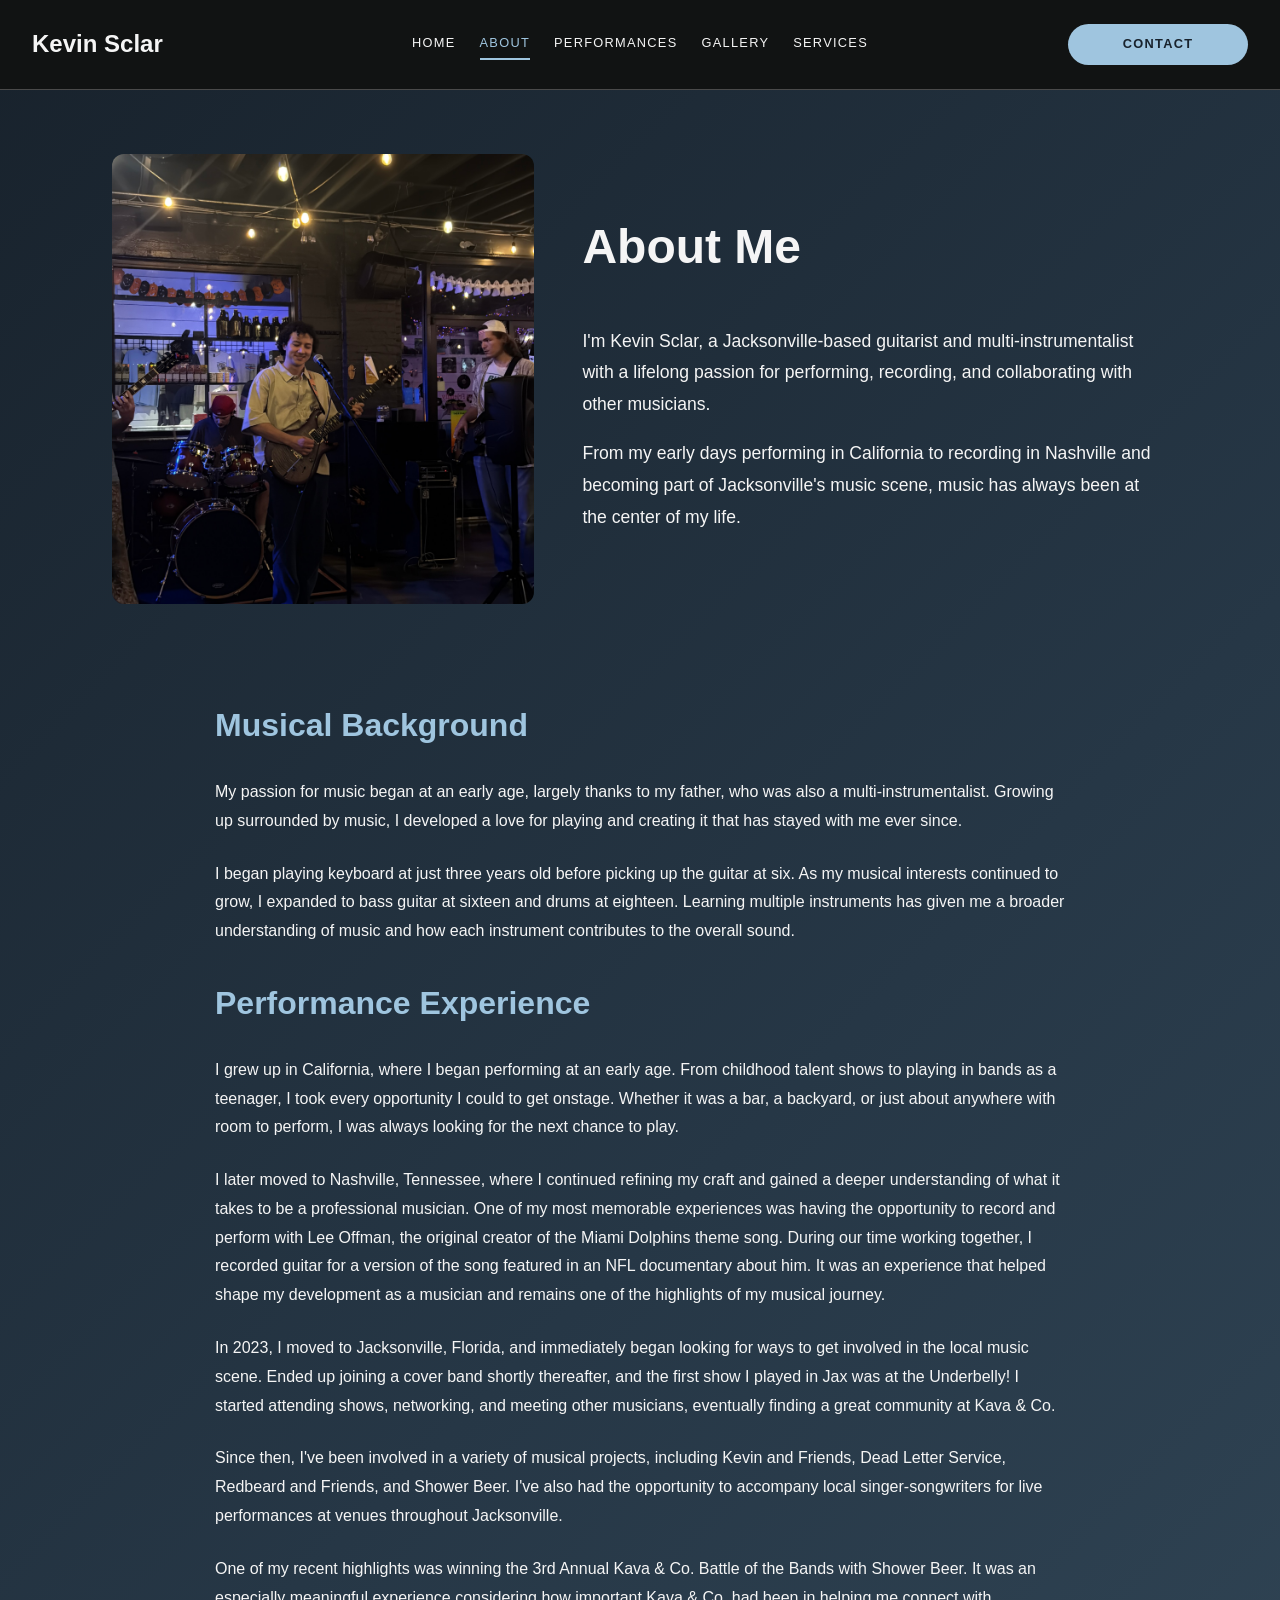
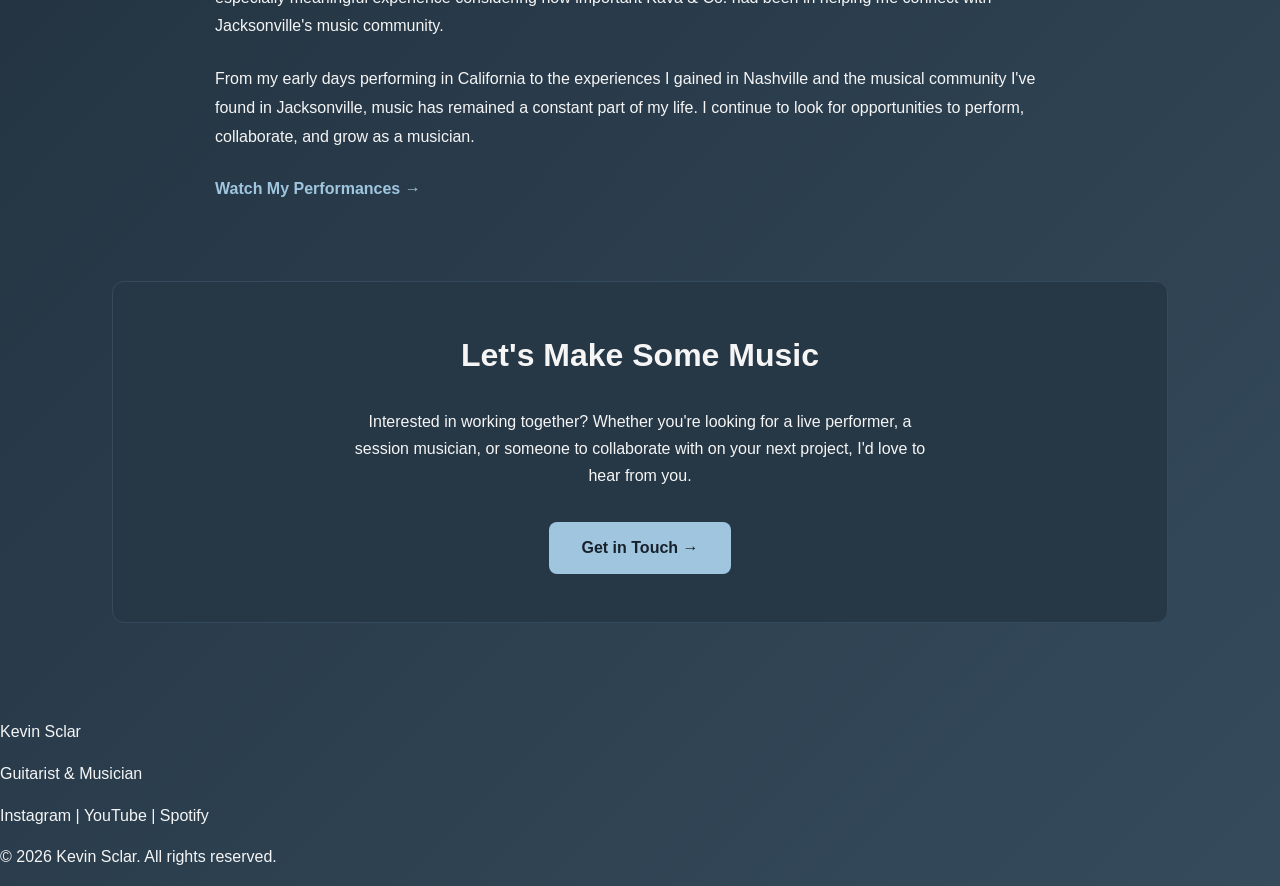
==== commit 25a4943c: "Complete SEO and metadata updates" ====
--- a/about.html
+++ b/about.html
@@ -5,9 +5,15 @@
 
 <head>
     <meta charset="UTF-8">
-    <meta name="viewport" content="width=device-width, initial-scale=1.0">
+    <meta name="viewport"
+          content="width=device-width, initial-scale=1.0">
+
+    <title>About Kevin Sclar | Jacksonville Guitarist & Musician</title>
+
+    <meta name="description"
+          content="Learn about Kevin Sclar's musical background, live performance experience, and work as a guitarist, keyboardist, and recording musician in Jacksonville.">
+
     <link rel="stylesheet" href="css/styles.css">
-    <title>About | Kevin Sclar</title>
 </head>
 
 <body>
--- a/css/styles.css
+++ b/css/styles.css
@@ -295,27 +295,26 @@
     max-width: 1000px;
     margin: 2rem auto;
     overflow: hidden;
-    border-radius: 0.5rem;
+    border-radius: 0.75rem;
     background-color: var(--blue-grey-dark);
 }
-
-/* Slideshow Image Container */
 
 .slides {
     position: relative;
+    width: 100%;
     aspect-ratio: 16 / 9;
-}
-
-/* Hide All Slideshow Images by Default */
+    overflow: hidden;
+}
 
 .slides img {
+    position: absolute;
+    inset: 0;
     display: none;
     width: 100%;
     height: 100%;
     object-fit: cover;
-}
-
-/* Display the Active Slide */
+    object-position: center;
+}
 
 .slides img.active {
     display: block;
@@ -328,44 +327,28 @@
     position: absolute;
     top: 50%;
     transform: translateY(-50%);
-
     display: flex;
     align-items: center;
     justify-content: center;
-
-    width: 2.25rem;
-    height: 2.25rem;
-
+    width: 2.5rem;
+    height: 2.5rem;
+    padding: 0;
     border: none;
     border-radius: 50%;
-
     background-color: rgba(0, 0, 0, 0.6);
-    color: var(--ink);
-
+    color: white;
     font-size: 1.5rem;
     cursor: pointer;
-
     transition: background-color 0.2s ease;
 }
 
-/* Position Navigation Arrows */
-
-.slide-prev {
-    left: 0.5rem;
-}
-
-.slide-next {
-    right: 0.5rem;
-}
-
-/* Navigation Button Hover */
+.slide-prev { left: 0.5rem; }
+.slide-next { right: 0.5rem; }
 
 .slide-prev:hover,
 .slide-next:hover {
     background-color: rgba(0, 0, 0, 0.85);
 }
-
-/* Keyboard Focus Accessibility */
 
 .slide-prev:focus-visible,
 .slide-next:focus-visible {
@@ -373,22 +356,34 @@
     outline-offset: 3px;
 }
 
+/* Center Gallery Headings */
+
+#gallery h1,
+#photo-gallery h2 {
+    text-align: center;
+}
+
 /* ----------------------------------------
    RESPONSIVE PHOTO GRID
 ---------------------------------------- */
 
 .gallery-grid {
     display: grid;
-    grid-template-columns: repeat(
-        auto-fit,
-        minmax(min(100%, 250px), 1fr)
-    );
-
+    grid-template-columns: repeat(auto-fit, minmax(min(100%, 250px), 1fr));
     gap: 1rem;
     width: 100%;
 }
 
-/* Gallery Images */
+.gallery-image {
+    display: block;
+    width: 100%;
+    padding: 0;
+    border: none;
+    border-radius: 0.5rem;
+    background: transparent;
+    overflow: hidden;
+    cursor: zoom-in;
+}
 
 .gallery-grid img {
     display: block;
@@ -396,14 +391,69 @@
     aspect-ratio: 4 / 3;
     object-fit: cover;
     border-radius: 0.5rem;
-
     transition: transform 0.3s ease;
 }
 
-/* Subtle Hover Effect */
-
-.gallery-grid img:hover {
-    transform: scale(1.02);
+.gallery-image:hover img {
+    transform: scale(1.05);
+}
+
+.gallery-image:focus-visible {
+    outline: 3px solid var(--accent);
+    outline-offset: 3px;
+}
+
+/* ----------------------------------------
+   LIGHTBOX
+---------------------------------------- */
+
+.lightbox {
+    position: fixed;
+    padding: 0;
+    border: none;
+    border-radius: 0.5rem;
+    background: transparent;
+    max-width: 95vw;
+    max-height: 95vh;
+    overflow: visible;
+}
+
+.lightbox::backdrop {
+    background: rgba(0, 0, 0, 0.9);
+}
+
+.lightbox img {
+    display: block;
+    max-width: 90vw;
+    max-height: 90vh;
+    width: auto;
+    height: auto;
+    object-fit: contain;
+    border-radius: 0.5rem;
+}
+
+.lightbox-close {
+    position: absolute;
+    top: 0.5rem;
+    right: 0.5rem;
+    z-index: 2;
+    display: flex;
+    align-items: center;
+    justify-content: center;
+    width: 2.5rem;
+    height: 2.5rem;
+    padding: 0;
+    border: none;
+    border-radius: 50%;
+    background: rgba(0, 0, 0, 0.75);
+    color: white;
+    font-size: 1.5rem;
+    cursor: pointer;
+}
+
+.lightbox-close:focus-visible {
+    outline: 3px solid var(--accent);
+    outline-offset: 3px;
 }
 
 /* ----------------------------------------
@@ -444,66 +494,10 @@
 
     .contact-btn:hover,
     #contact button:hover,
-    .gallery-grid img:hover,
+    .gallery-image:hover img,
     .booking-btn:hover {
         transform: none;
     }
-}
-
-/* Clickable Gallery Images */
-.gallery-image {
-    padding: 0;
-    border: none;
-    background: transparent;
-    cursor: zoom-in;
-}
-
-.gallery-image:focus-visible {
-    outline: 3px solid var(--accent);
-    outline-offset: 3px;
-}
-
-/* Enlarged Image */
-.lightbox {
-    position: relative;
-    padding: 0;
-    border: none;
-    border-radius: 0.5rem;
-    background: transparent;
-    max-width: 95vw;
-    max-height: 95vh;
-}
-
-.lightbox::backdrop {
-    background: rgba(0, 0, 0, 0.9);
-}
-
-.lightbox img {
-    display: block;
-    max-width: 90vw;
-    max-height: 90vh;
-    width: auto;
-    height: auto;
-    object-fit: contain;
-}
-
-.lightbox-close {
-    position: absolute;
-    top: 0.5rem;
-    right: 0.5rem;
-    width: 2.5rem;
-    height: 2.5rem;
-    border: none;
-    border-radius: 50%;
-    background: rgba(0, 0, 0, 0.75);
-    color: white;
-    font-size: 1.5rem;
-    cursor: pointer;
-}
-
-.lightbox-close:focus-visible {
-    outline: 3px solid var(--accent);
-    outline-offset: 3px;
 }
 
 /* ----------------------------------------
@@ -660,8 +654,8 @@
 
 @media (min-width: 600px) {
     #intro.home-hero {
-        height: 350px;
-        min-height: 0;
+        height: auto;
+        min-height: 500px;
     }
 }
 
@@ -786,6 +780,13 @@
     outline-offset: 4px;
 }
 
+
+.service-card.selected {
+    border: 2px solid #9fc5df;
+    background-color: #354b5c;
+}
+
+
 /* ----------------------------------------
    ABOUT PAGE WIDE LAYOUT
 ---------------------------------------- */
@@ -799,3 +800,134 @@
     .about-image { height: 450px; }
     .about-intro-text p { font-size: 1.1rem; }
 }
+
+
+/* Music Player */
+.music-player {
+    background-color: #263746;
+    border: 1px solid #354b5c;
+    border-radius: 12px;
+    padding: 20px;
+    margin: 25px auto 0;
+    width: 100%;
+    max-width: 420px;
+    box-sizing: border-box;
+}
+
+.music-player h2 {
+    font-size: 1.2rem;
+    margin-bottom: 12px;
+    color: #9fc5df;
+}
+
+.music-player h3 {
+    font-size: 1rem;
+    margin-bottom: 15px;
+    color: #f5f5f5;
+}
+
+
+/* Built-in audio player */
+#music-player {
+    display: block;
+    width: 100%;
+    margin-bottom: 15px;
+}
+
+/* Custom music player */
+.custom-player {
+    width: 100%;
+}
+
+/* Hide custom controls until JavaScript is ready */
+.custom-player[hidden] {
+    display: none;
+}
+
+/* Progress bar */
+.progress-container {
+    width: 100%;
+    margin-top: 15px;
+}
+
+#song-progress {
+    width: 100%;
+    accent-color: #9fc5df;
+    cursor: pointer;
+}
+
+/* Song playback time */
+.time-display {
+    display: flex;
+    justify-content: space-between;
+    margin-top: 5px;
+    color: #b9c9d6;
+    font-size: 0.8rem;
+}
+
+/* Playback buttons */
+.music-controls {
+    display: flex;
+    justify-content: center;
+    align-items: center;
+    gap: 20px;
+    margin-top: 15px;
+}
+
+.music-controls button {
+    background: transparent;
+    color: #f5f5f5;
+    border: none;
+    border-radius: 50%;
+    width: 45px;
+    height: 45px;
+    font-size: 1.4rem;
+    cursor: pointer;
+}
+
+/* Main play button */
+#play-pause {
+    background-color: #9fc5df;
+    color: #18222c;
+    width: 55px;
+    height: 55px;
+    font-size: 1.5rem;
+}
+
+.music-controls button:hover {
+    background-color: #354b5c;
+    color: #9fc5df;
+}
+
+#play-pause:hover {
+    background-color: #c5e0f2;
+    color: #18222c;
+}
+
+/* Keyboard accessibility */
+.music-controls button:focus-visible,
+#song-progress:focus-visible {
+    outline: 3px solid #9fc5df;
+    outline-offset: 3px;
+}
+
+
+/* Volume Control */
+.volume-control {
+    display: flex;
+    align-items: center;
+    justify-content: center;
+    gap: 10px;
+    margin-top: 15px;
+}
+
+#volume-slider {
+    width: 110px;
+    accent-color: #9fc5df;
+    cursor: pointer;
+}
+
+#volume-slider:focus-visible {
+    outline: 3px solid #9fc5df;
+    outline-offset: 3px;
+}
